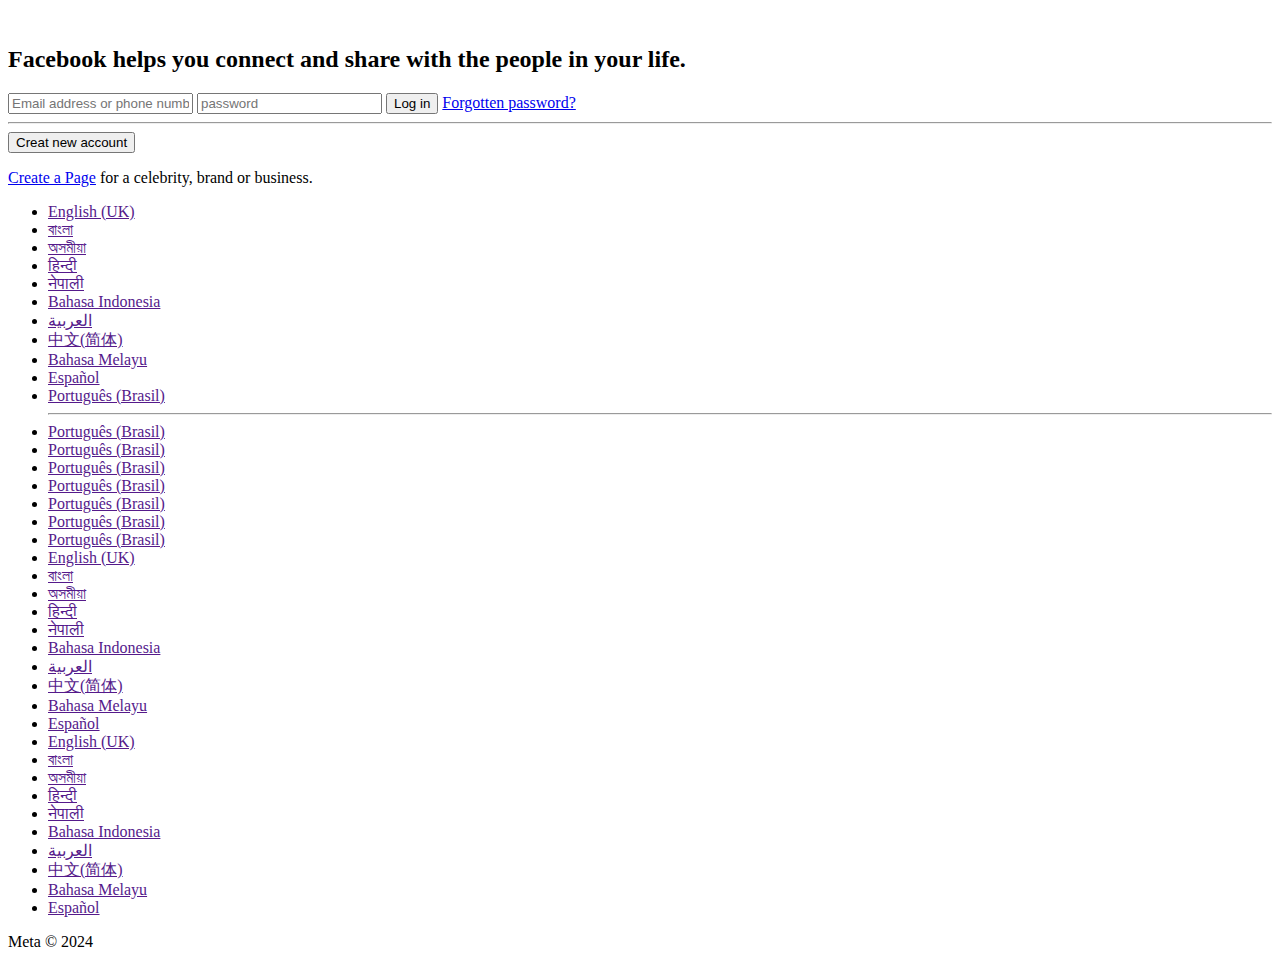
==== index.html @ 4fe2695c "first-project" ====
<!DOCTYPE html>
<html lang="en">
<head>
    <meta charset="UTF-8">
    <meta name="viewport" content="width=device-width, initial-scale=1.0">
    <title>Facebook - log in or sign up</title>
    <link rel="shortcut icon" href="/Facebook-login/images/Facebook_icon.svg.png" type="image/x-icon">
    <link rel="stylesheet" href="/Facebook-login/CSS/style.css">
</head>

<body>
    <section id="body_area">
        <div id="content_area" class="container">
            <div class="left_side">
                <img src="/Facebook-login/images/logo.svg" alt="">
                <h2>Facebook helps you connect and share with the people in your life.</h2>
            </div>
            <div class="form_area">
                <form action="">
                    <input type="email" placeholder="Email address or phone number">
                    <input type="password" placeholder="password">
                    <input type="button" value="Log in">
                    <a href="#">Forgotten password?</a>
                    <hr>
                    <button type="button">Creat new account</button>
                </form>
                <p><a href="#">Create a Page</a> for a celebrity, brand or business.</p>
            </div>
        </div> 
    </section> 
    <footer id="footer_area">
        <div class="container">
            <ul>
                <li><a href="">English (UK)</a></li>
                <li><a href=""> বাংলা</a></li>
                <li><a href="">অসমীয়া</a></li>
                <li><a href="">हिन्दी</a></li>
                <li><a href="">नेपाली</a></li>
                <li><a href="">Bahasa Indonesia</a></li>
                <li><a href="">العربية</a></li>
                <li><a href="">中文(简体)</a></li>
                <li><a href="">Bahasa Melayu</a></li>
                <li><a href="">Español</a></li>
                <li><a href="">Português (Brasil)</a></li>
                <hr>
                <li><a href="">Português (Brasil)</a></li>
                <li><a href="">Português (Brasil)</a></li>
                <li><a href="">Português (Brasil)</a></li>
                <li><a href="">Português (Brasil)</a></li>
                <li><a href="">Português (Brasil)</a></li>
                <li><a href="">Português (Brasil)</a></li>
                <li><a href="">Português (Brasil)</a></li>
                <li><a href="">English (UK)</a></li>
                <li><a href=""> বাংলা</a></li>
                <li><a href="">অসমীয়া</a></li>
                <li><a href="">हिन्दी</a></li>
                <li><a href="">नेपाली</a></li>
                <li><a href="">Bahasa Indonesia</a></li>
                <li><a href="">العربية</a></li>
                <li><a href="">中文(简体)</a></li>
                <li><a href="">Bahasa Melayu</a></li>
                <li><a href="">Español</a></li>
                <li><a href="">English (UK)</a></li>
                <li><a href=""> বাংলা</a></li>
                <li><a href="">অসমীয়া</a></li>
                <li><a href="">हिन्दी</a></li>
                <li><a href="">नेपाली</a></li>
                <li><a href="">Bahasa Indonesia</a></li>
                <li><a href="">العربية</a></li>
                <li><a href="">中文(简体)</a></li>
                <li><a href="">Bahasa Melayu</a></li>
                <li><a href="">Español</a></li>
            </ul>
            <p>Meta © 2024</p>
        </div>
        
    </footer>  
</body>
</html>
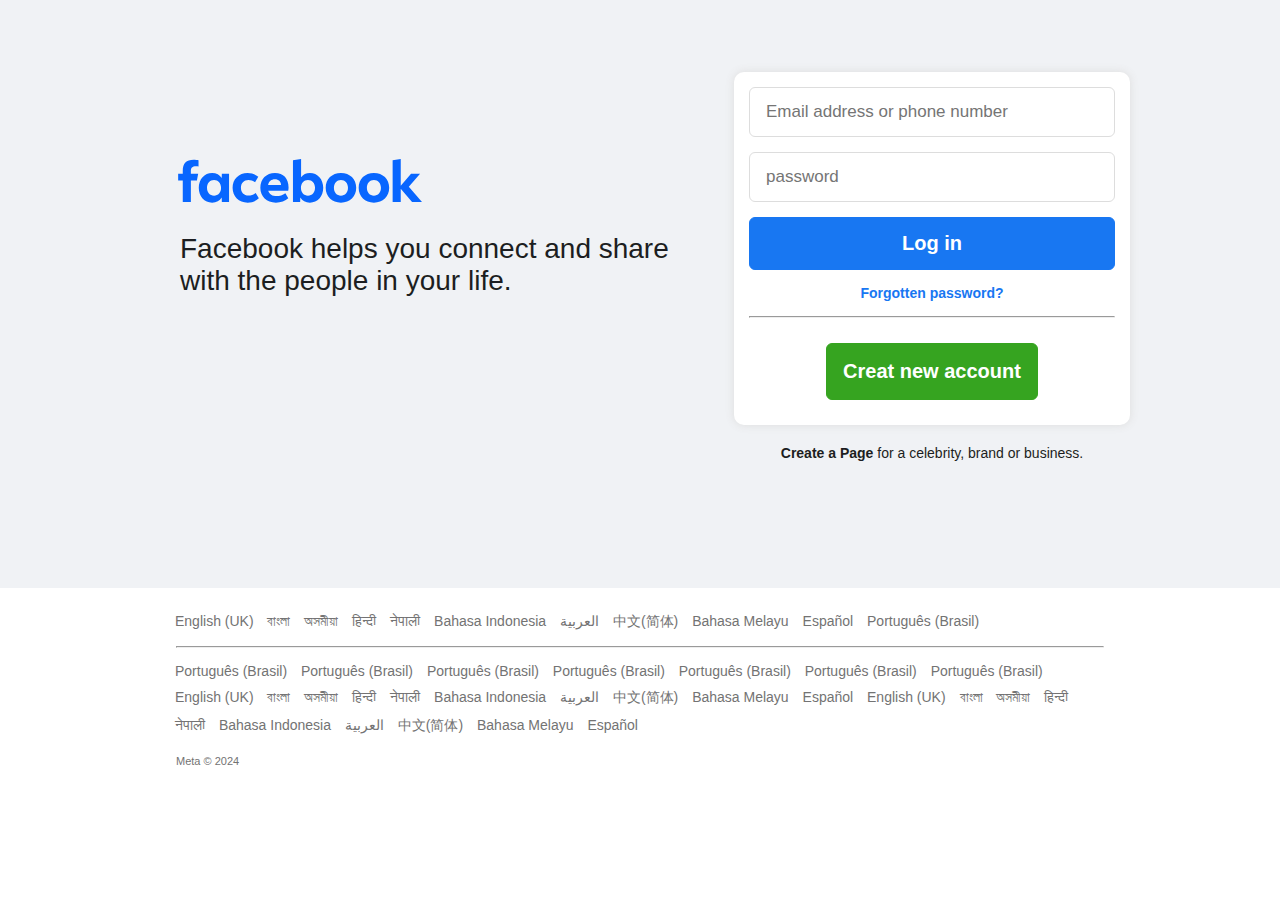
==== commit 35c9ad47: "first-project" ====
--- a/index.html
+++ b/index.html
@@ -4,15 +4,15 @@
     <meta charset="UTF-8">
     <meta name="viewport" content="width=device-width, initial-scale=1.0">
     <title>Facebook - log in or sign up</title>
-    <link rel="shortcut icon" href="/Facebook-login/images/Facebook_icon.svg.png" type="image/x-icon">
-    <link rel="stylesheet" href="/Facebook-login/CSS/style.css">
+    <link rel="shortcut icon" href="/images/Facebook_icon.svg.png" type="image/x-icon">
+    <link rel="stylesheet" href="/style.css">
 </head>
 
 <body>
     <section id="body_area">
         <div id="content_area" class="container">
             <div class="left_side">
-                <img src="/Facebook-login/images/logo.svg" alt="">
+                <img src="/images/logo.svg" alt="">
                 <h2>Facebook helps you connect and share with the people in your life.</h2>
             </div>
             <div class="form_area">
--- a/style.css
+++ b/style.css
@@ -0,0 +1,158 @@
+*{
+    margin: 0;
+    padding: 0;
+    list-style: none;
+    box-sizing: border-box;
+}
+
+body{
+    font-family: Arial, Helvetica, sans-serif;
+    font-size: 14px;
+    color: #1c1e21;
+}
+
+img{
+    max-width: 100%;
+    height: auto;
+}
+
+#body_area{
+    background: #f0f2f5;
+}
+
+.container{
+    width: 980px;
+    padding: 20px;
+    margin: 0 auto;
+}
+
+#content_area{
+    width: 980px;
+    padding: 20px;
+    margin: 0 auto;
+    display: flex;
+    justify-content: space-between;
+    padding: 72px 0 112px;
+    align-items: center;
+}
+
+.left_side{
+    flex-basis: 540px;
+    position: relative;
+    bottom: 60px;
+}
+
+.left_side img{
+    width: 300px;
+}
+
+.left_side h2{
+    color: #1c1e21;
+    font-size: 28px;
+    font-weight: normal;
+    padding-left: 30px;
+}
+
+.form_area{
+    flex-basis: 396px;
+    text-align: center;
+}
+
+.form_area form{
+    background: #fff;
+    box-shadow: 0 0 10px #ddd;
+    border-radius: 10px;
+    padding: 15px;
+    text-align: center;
+   
+}
+
+.form_area input{
+    width: 100%;
+    display: block;
+    border: 1px solid #ddd;
+    padding: 14px 16px;
+    font-size: 17px;
+    border-radius: 6px;
+    margin-bottom: 15px;
+}
+
+.form_area input[type="button"]{
+    background: #1877f2;
+    border: 1px solid #1877f2;
+    color: #fff;
+    font-size: 20px;
+    font-weight: bold;
+    cursor: pointer;
+}
+
+.form_area button[type="button"]{
+    background: #36a420;
+    border: 1px solid #36a420;
+    color: #fff;
+    font-size: 20px;
+    font-weight: bold;
+    cursor: pointer;
+    padding: 16px;
+    border-radius: 6px;
+    margin-top: 25px;
+    margin-bottom: 10px;
+}
+
+.form_area a{
+    color: #1877f2;
+    font-size: 14px;
+    font-weight: bold;
+    text-decoration: none;
+    margin-bottom: 15px;
+    display: inline-block;
+}
+
+.form_area a:hover{
+    text-decoration: underline;
+}
+
+.form_area p{
+    margin-top: 20px;
+    color: #1c1e21;
+    font-size: 14px;
+}
+
+.form_area p a{
+    color: #1c1e21;
+}
+
+
+#footer_area{
+    background: #fff;
+}
+
+#footer_area hr{
+    margin: 10px 6px 10px;
+}
+
+#footer_area ul{
+    text-align: left;
+    margin-bottom: 15px;
+}
+
+#footer_area ul li{
+    display: inline-block;
+    margin: 5px 5px 5px;
+}
+
+#footer_area ul li a{
+    color: #737373;
+    font-size: 14px;
+    text-decoration: none;
+}
+
+#footer_area ul li a:hover{
+    text-decoration: underline;
+}
+
+#footer_area p{
+    color: #737373;
+    font-size: 11px;
+    margin-left: 6px;
+}